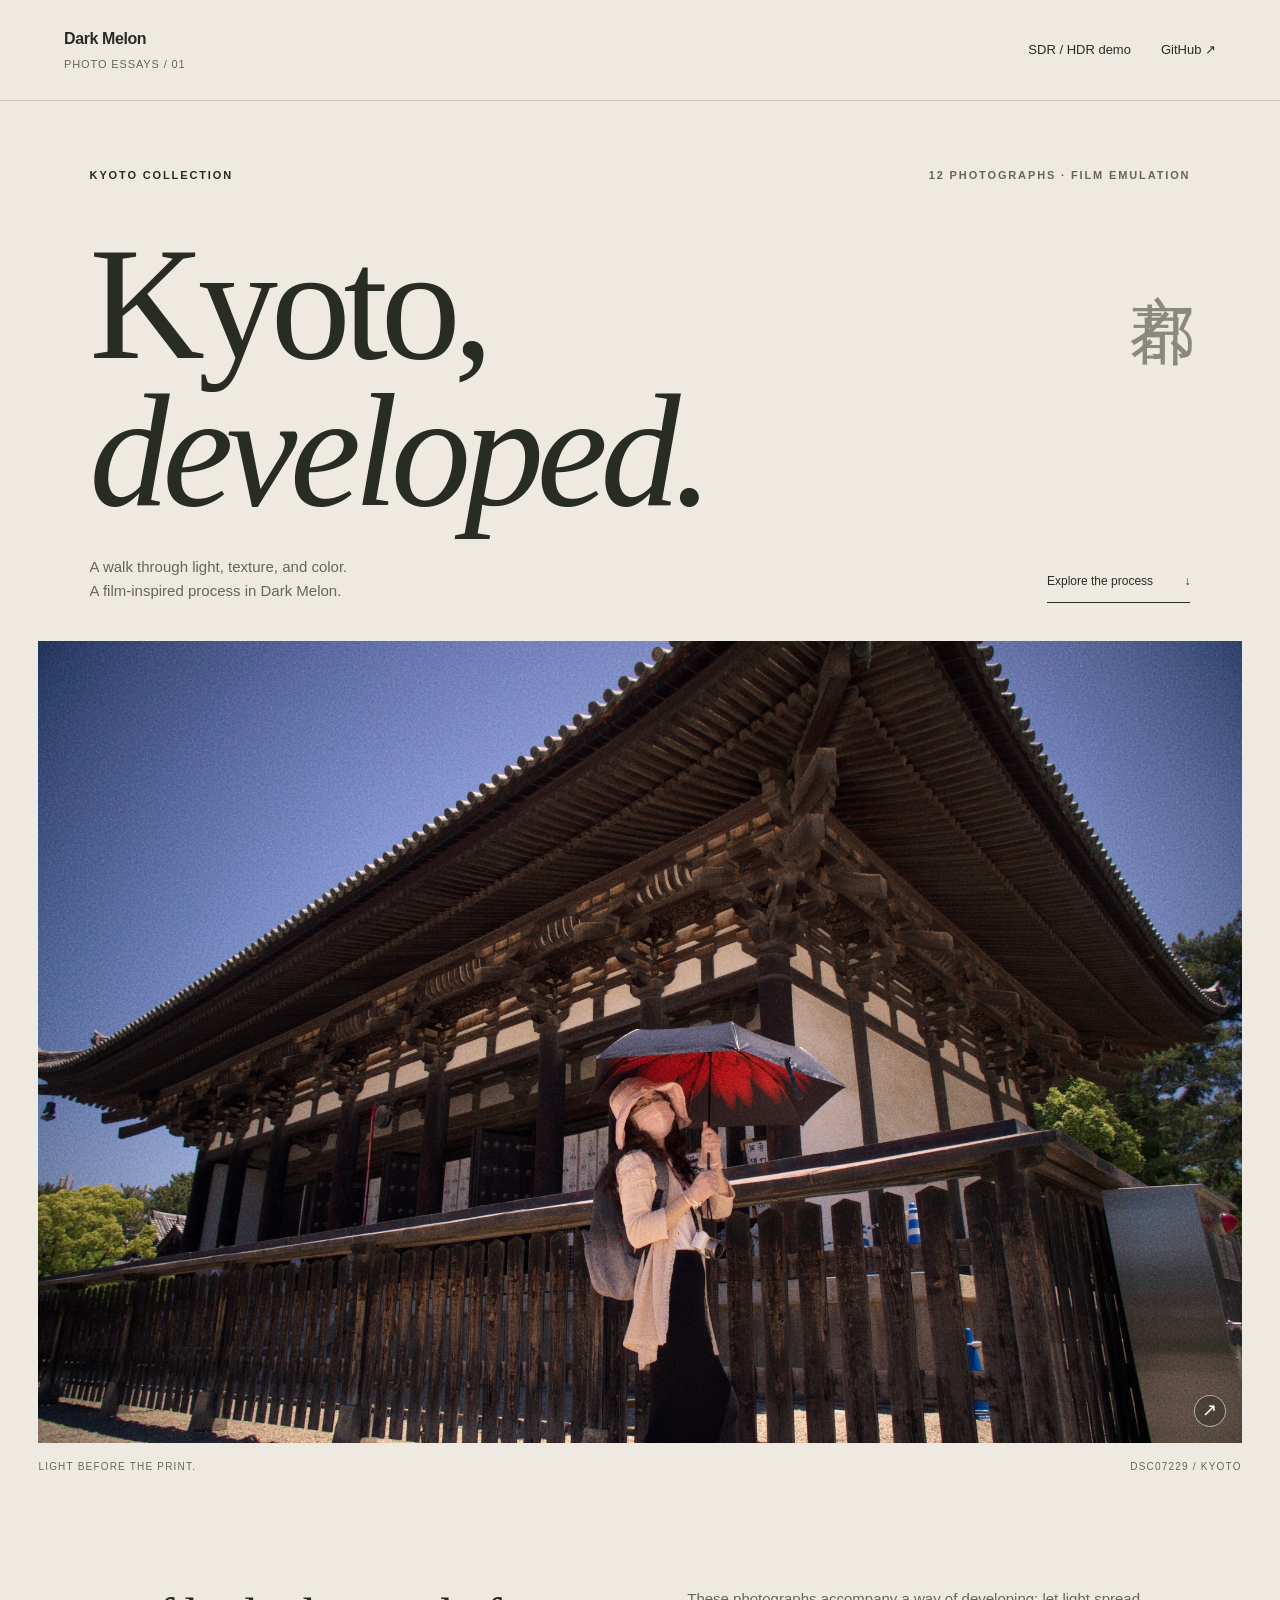
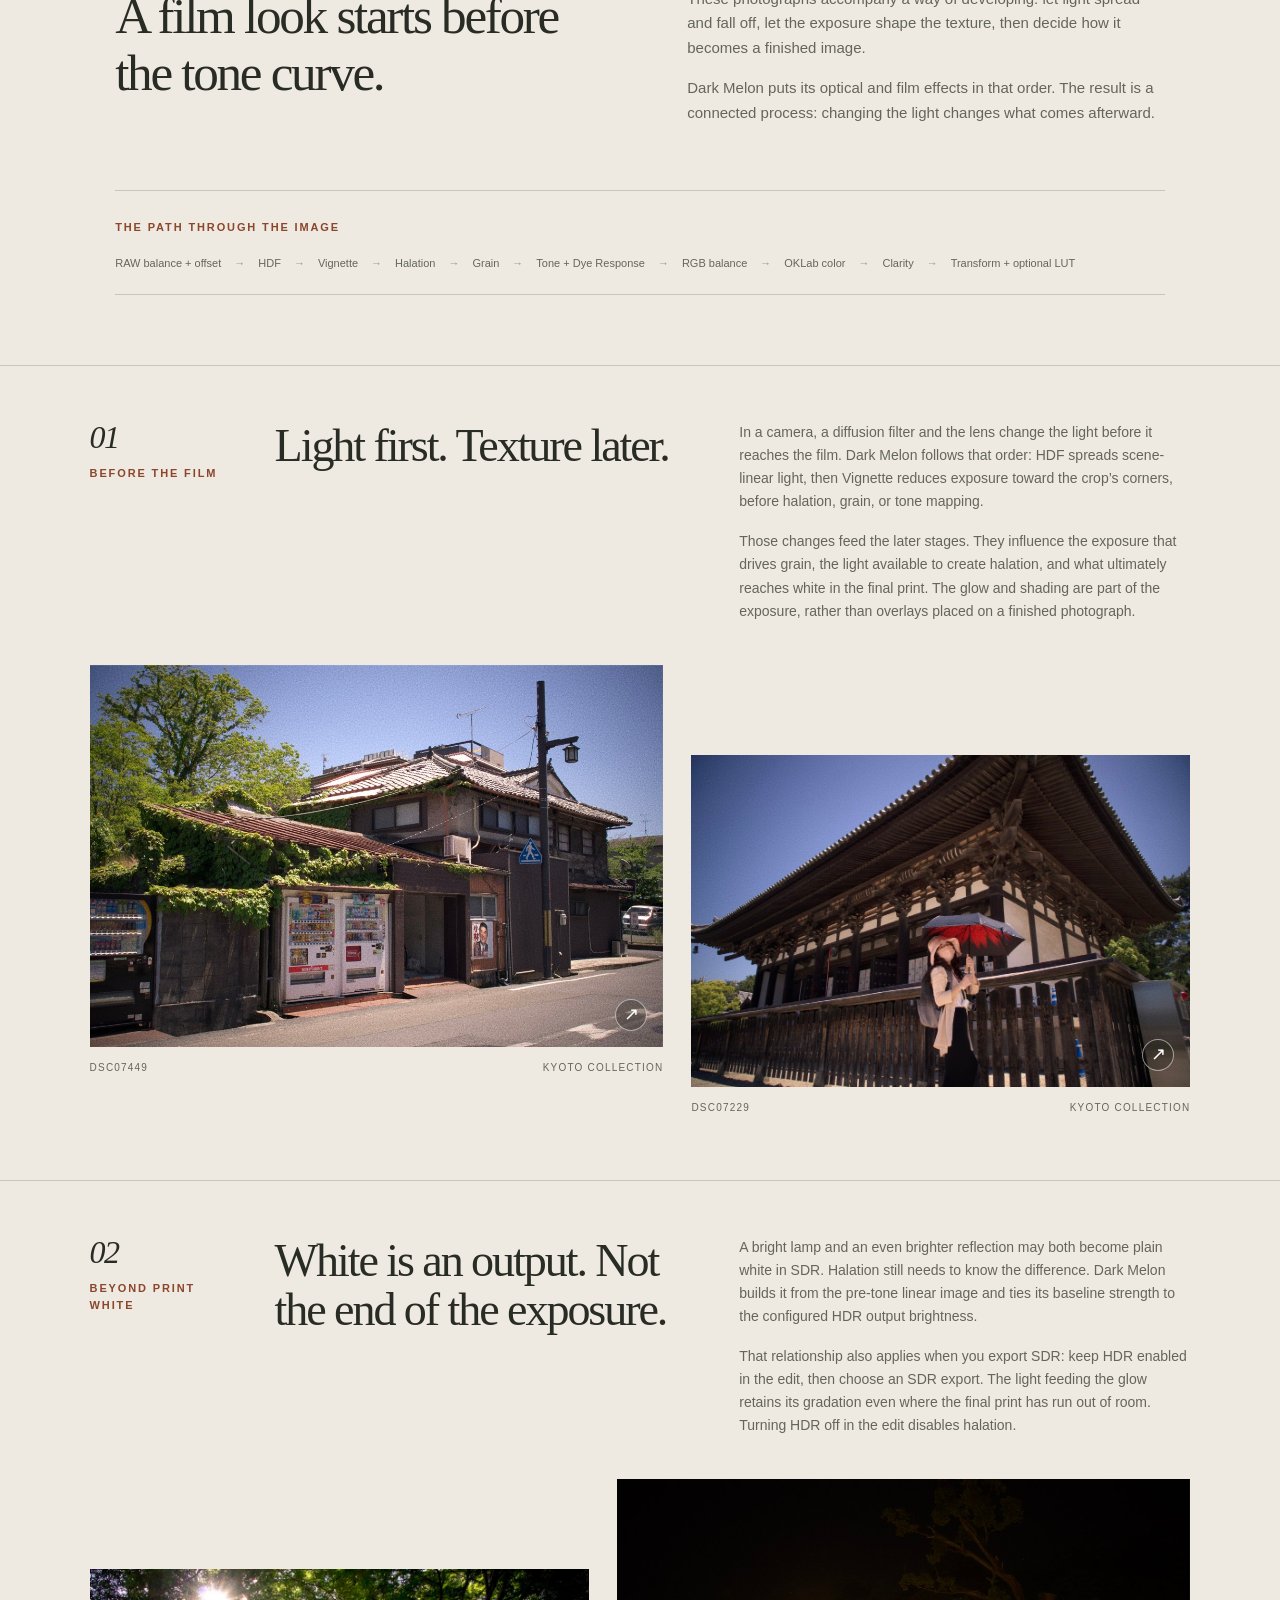
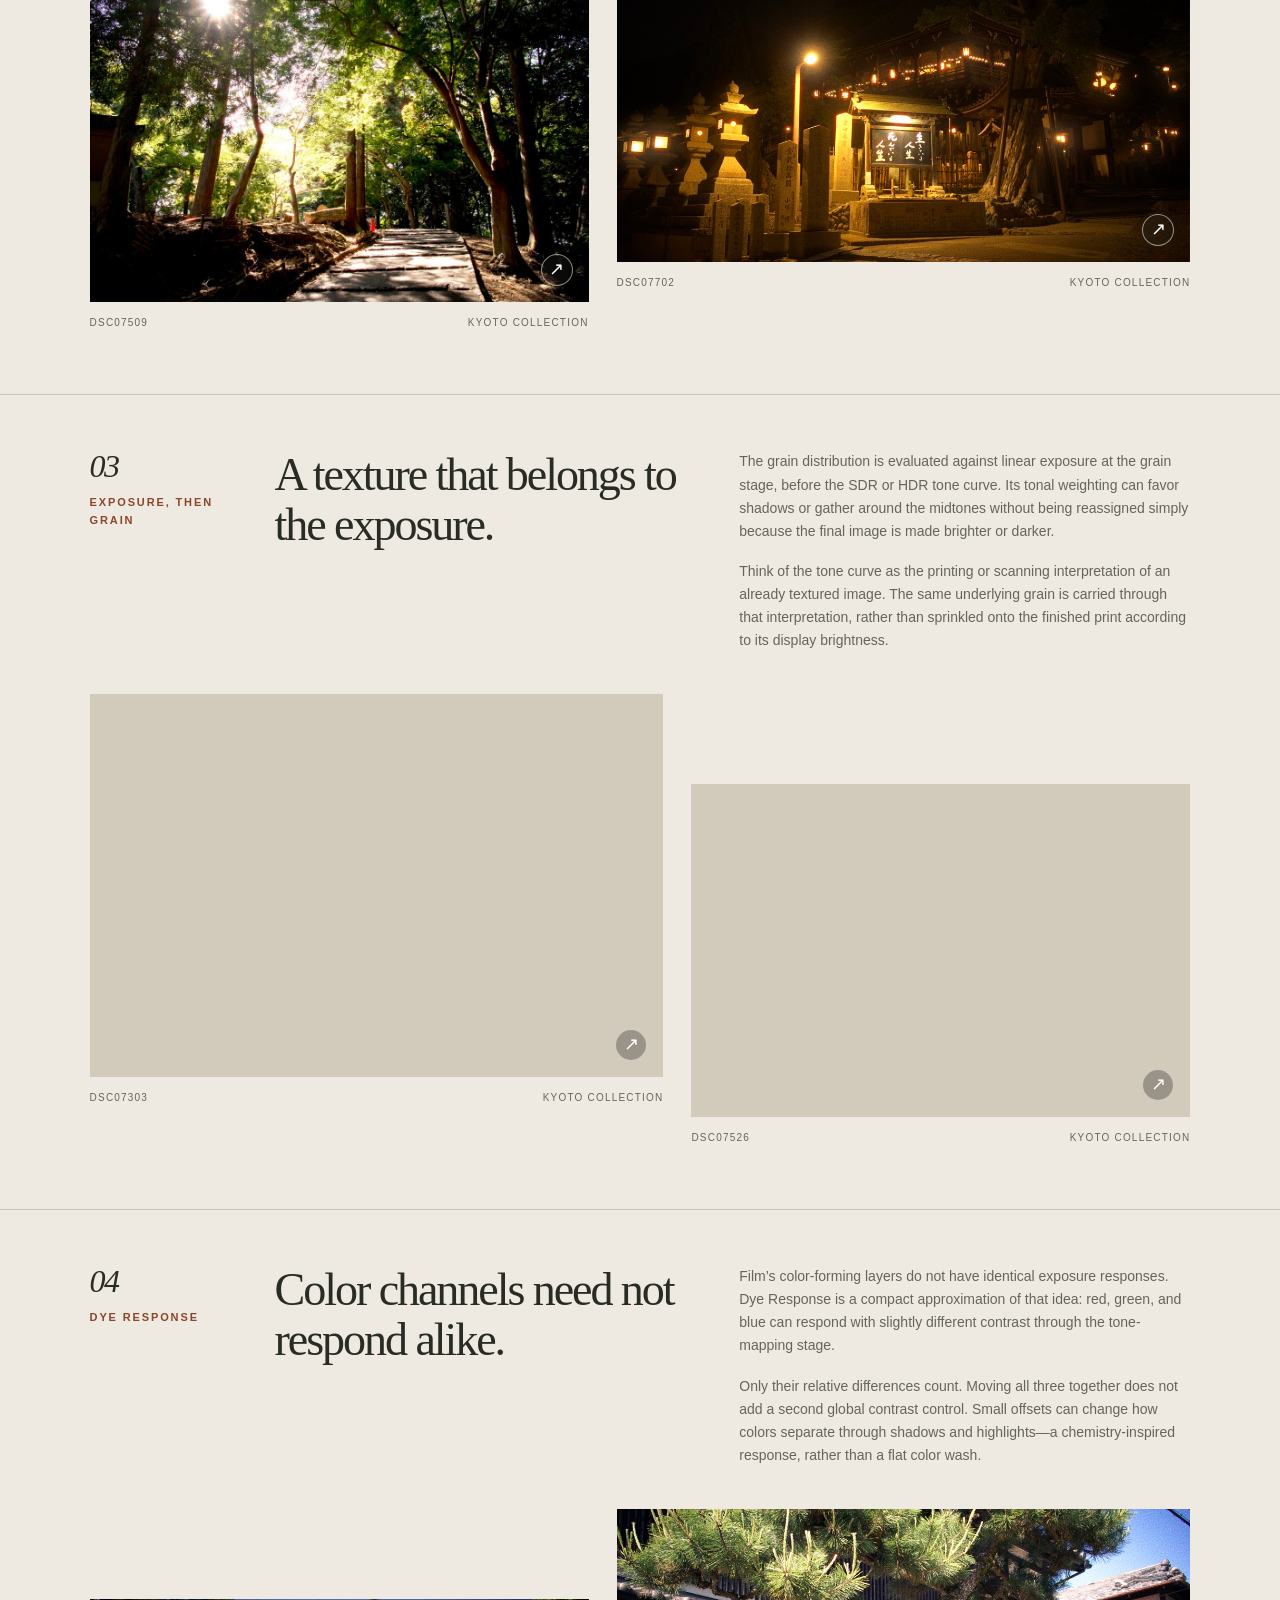
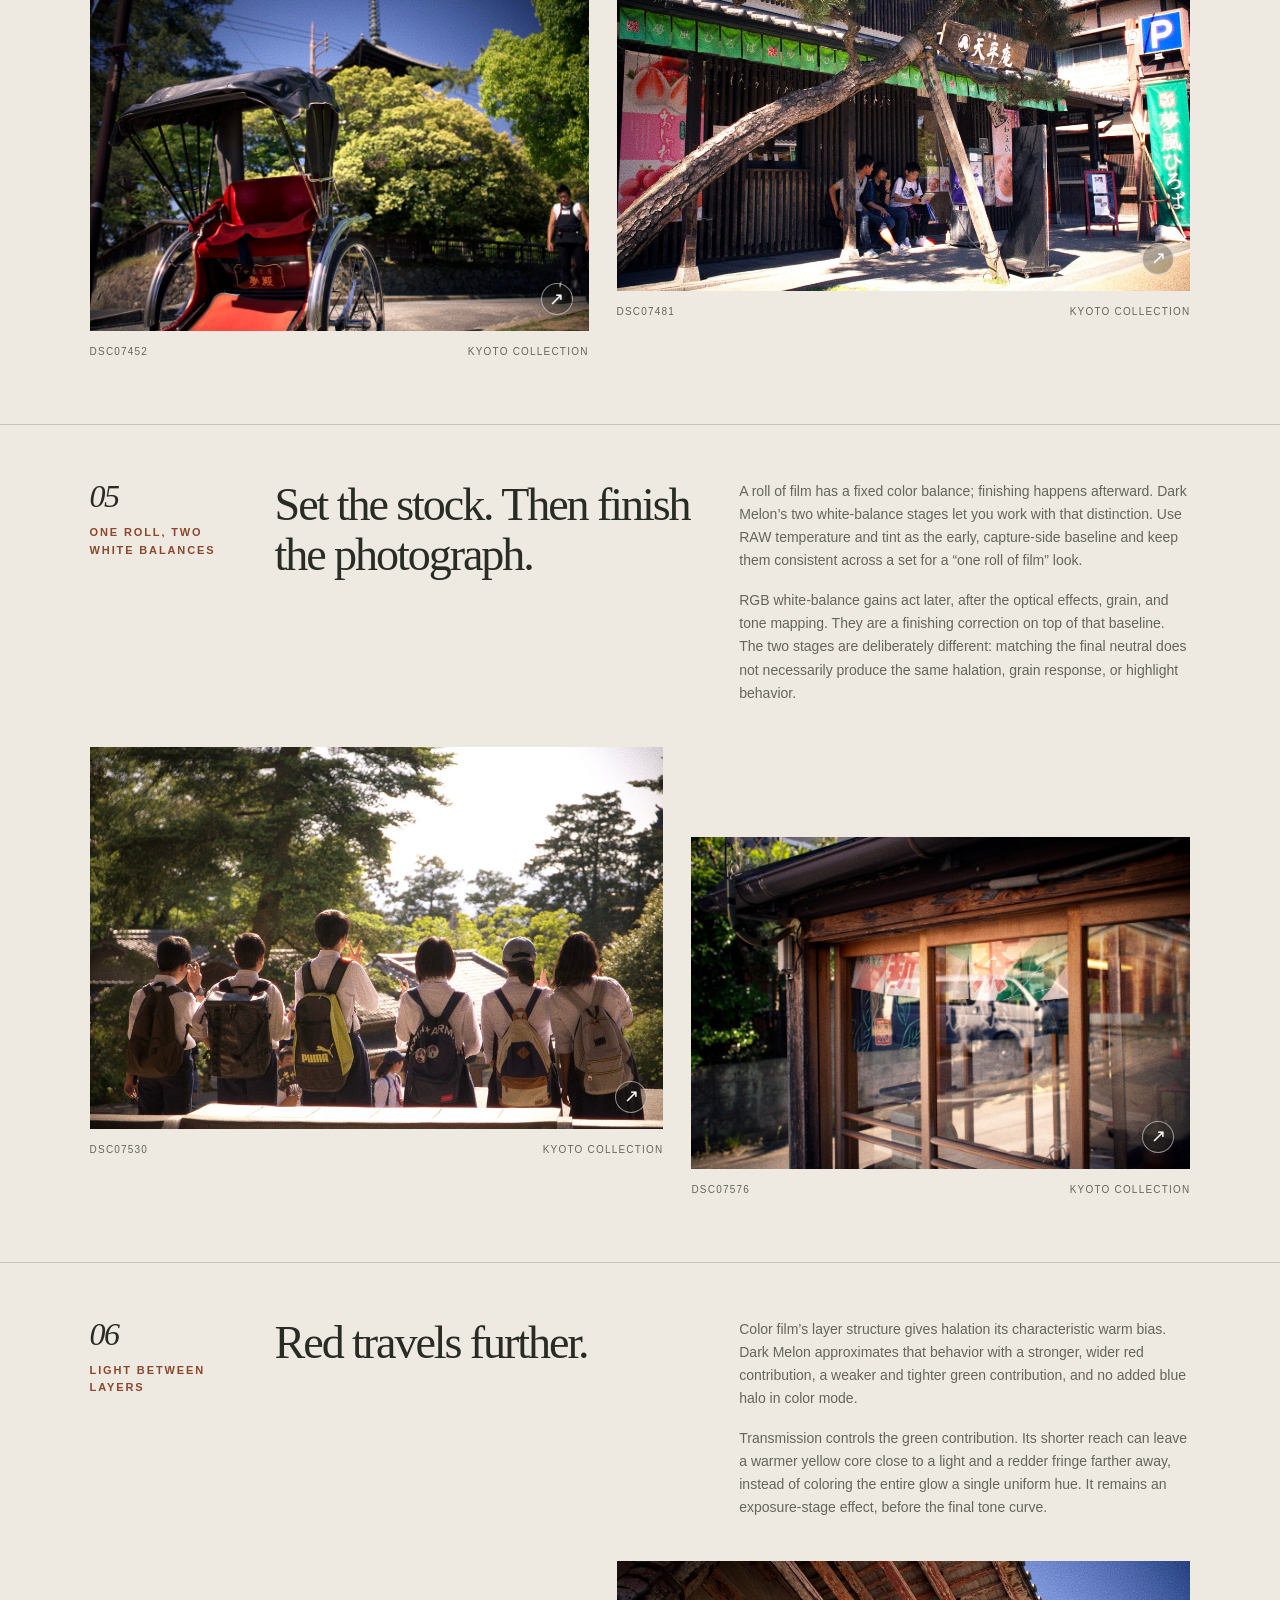
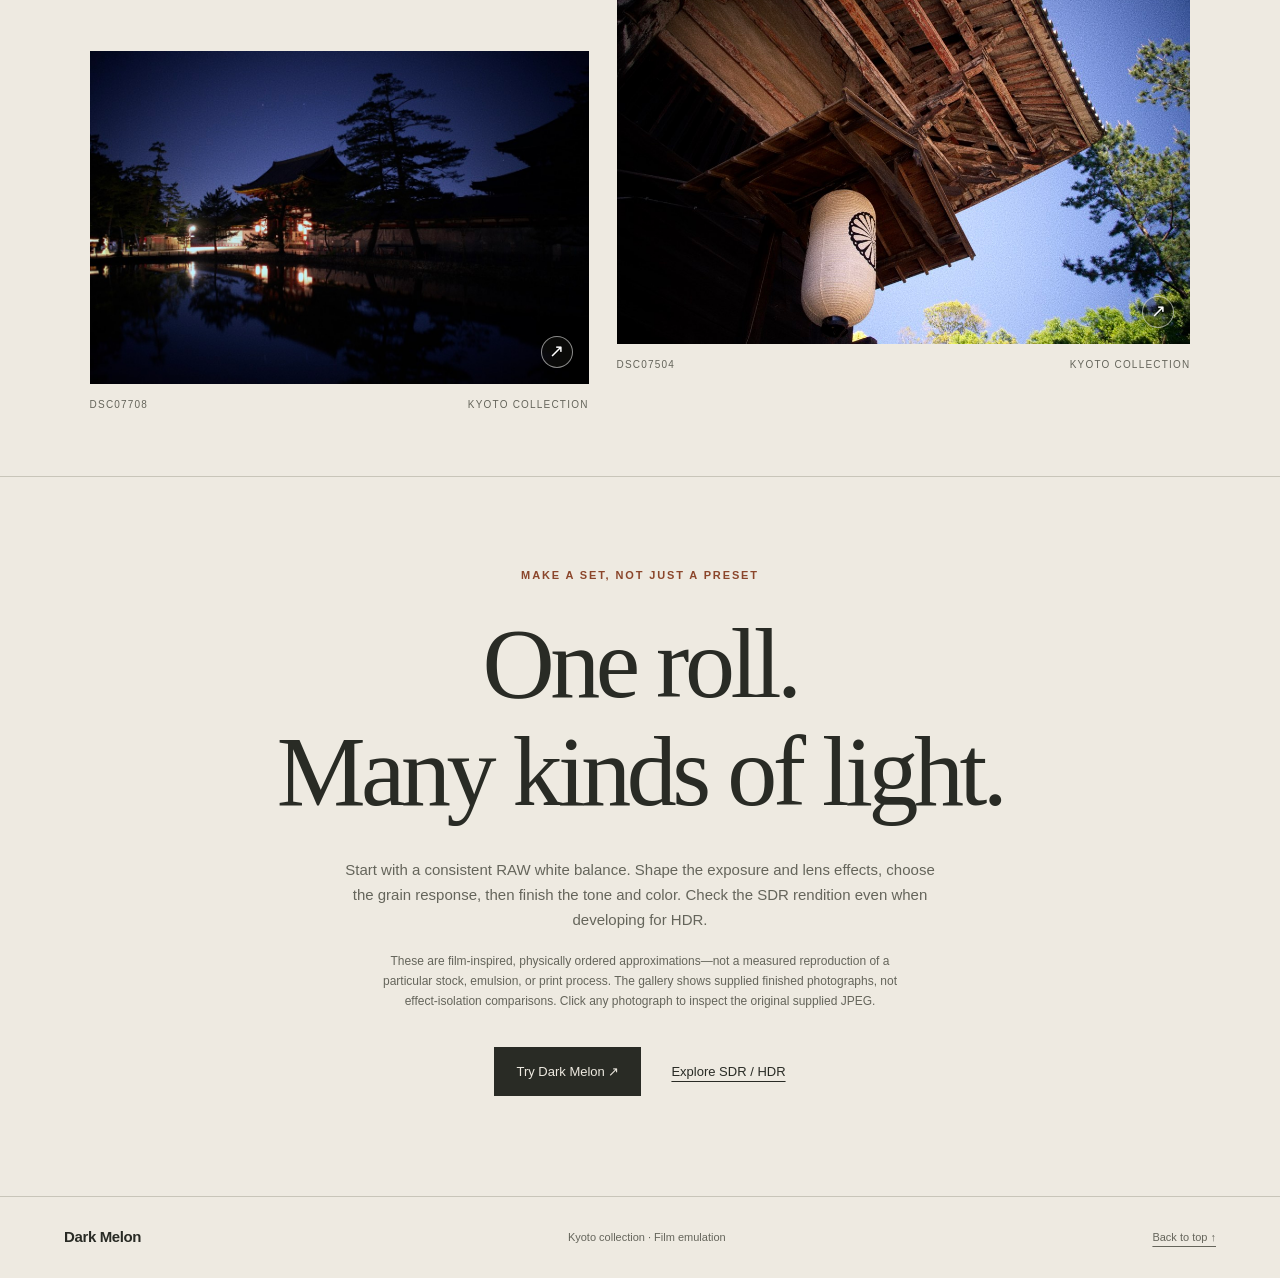
==== docs/film-emulation/index.html @ 43f8fa90 "Add Kyoto film-emulation photo essay and gallery" ====
<!doctype html>
<html lang="en"><head><meta charset="utf-8"><meta name="viewport" content="width=device-width, initial-scale=1"><meta name="color-scheme" content="light"><meta name="description" content="Twelve photographs from Kyoto, and the film-inspired exposure, grain, halation, dye response, and white-balance workflow behind Dark Melon."><meta property="og:title" content="Kyoto, developed — Dark Melon"><meta property="og:description" content="A photo essay about light, exposure, and a film-inspired development process."><meta property="og:image" content="https://1096bimu.github.io/Dark-Melon/film-emulation/photos/DSC07229.jpg"><title>Kyoto, developed — Dark Melon</title><link rel="stylesheet" href="style.css"></head>
<body id="top"><a class="skip" href="#essay">Skip to photo essay</a><header class="site-header"><a class="brand" href="../">Dark Melon<span>Photo essays / 01</span></a><nav aria-label="Main"><a href="../">SDR / HDR demo</a><a href="https://github.com/1096bimu/Dark-Melon">GitHub ↗</a></nav></header>
<main><section class="intro"><div class="edition">Kyoto collection <span>12 photographs · Film emulation</span></div><h1>Kyoto,<br><em>developed.</em><span class="japanese" lang="ja">京都</span></h1><div class="intro-bottom"><p>A walk through light, texture, and color.<br>A film-inspired process in Dark Melon.</p><a class="jump" href="#essay">Explore the process <span aria-hidden="true">↓</span></a></div></section>
<figure class="hero"><button class="photo" type="button" data-index="1" aria-label="View the full-size temple photograph"><img src="photos/DSC07229.jpg" width="2100" height="1400" fetchpriority="high" alt="Visitors and a red parasol below the immense roof of a wooden temple."><span class="expand" aria-hidden="true">↗</span></button><figcaption><span>Light before the print.</span><span>DSC07229 / Kyoto</span></figcaption></figure>
<div class="essay-intro" id="essay"><p class="lede">A film look starts before the tone curve.</p><div><p>These photographs accompany a way of developing: let light spread and fall off, let the exposure shape the texture, then decide how it becomes a finished image.</p><p>Dark Melon puts its optical and film effects in that order. The result is a connected process: changing the light changes what comes afterward.</p></div></div>
<aside class="process" aria-label="Development order"><span class="section-label">The path through the image</span><ol><li>RAW balance + offset</li><li>HDF</li><li>Vignette</li><li>Halation</li><li>Grain</li><li>Tone + Dye Response</li><li>RGB balance</li><li>OKLab color</li><li>Clarity</li><li>Transform + optional LUT</li></ol></aside>
<section class="chapter" id="chapter-01" aria-labelledby="title-01"><div class="chapter-copy"><div class="section-label"><span>01</span> Before the film</div><h2 id="title-01">Light first. Texture later.</h2><div class="body-copy"><p>In a camera, a diffusion filter and the lens change the light before it reaches the film. Dark Melon follows that order: HDF spreads scene-linear light, then Vignette reduces exposure toward the crop’s corners, before halation, grain, or tone mapping.</p><p>Those changes feed the later stages. They influence the exposure that drives grain, the light available to create halation, and what ultimately reaches white in the final print. The glow and shading are part of the exposure, rather than overlays placed on a finished photograph.</p></div></div><div class="photo-pair layout-01"><figure><button class="photo" type="button" data-index="0" aria-label="View full-size photograph: A quiet street, tiled roofs, and vending machines in afternoon light."><img src="photos/DSC07449-preview.jpg" srcset="photos/DSC07449-preview.jpg 1100w, photos/DSC07449.jpg 2100w" sizes="(max-width: 720px) 100vw, 55vw" width="2100" height="1400" loading="lazy" decoding="async" alt="A quiet street, tiled roofs, and vending machines in afternoon light."><span class="expand" aria-hidden="true">↗</span></button><figcaption><span>DSC07449</span><span>Kyoto collection</span></figcaption></figure><figure><button class="photo" type="button" data-index="1" aria-label="View full-size photograph: Visitors beneath a broad temple roof, with a red parasol catching the light."><img src="photos/DSC07229-preview.jpg" srcset="photos/DSC07229-preview.jpg 1100w, photos/DSC07229.jpg 2100w" sizes="(max-width: 720px) 100vw, 55vw" width="2100" height="1400" loading="lazy" decoding="async" alt="Visitors beneath a broad temple roof, with a red parasol catching the light."><span class="expand" aria-hidden="true">↗</span></button><figcaption><span>DSC07229</span><span>Kyoto collection</span></figcaption></figure></div></section><section class="chapter" id="chapter-02" aria-labelledby="title-02"><div class="chapter-copy"><div class="section-label"><span>02</span> Beyond print white</div><h2 id="title-02">White is an output. Not the end of the exposure.</h2><div class="body-copy"><p>A bright lamp and an even brighter reflection may both become plain white in SDR. Halation still needs to know the difference. Dark Melon builds it from the pre-tone linear image and ties its baseline strength to the configured HDR output brightness.</p><p>That relationship also applies when you export SDR: keep HDR enabled in the edit, then choose an SDR export. The light feeding the glow retains its gradation even where the final print has run out of room. Turning HDR off in the edit disables halation.</p></div></div><div class="photo-pair layout-02"><figure><button class="photo" type="button" data-index="2" aria-label="View full-size photograph: Sunlight breaks through a canopy above a shaded woodland path."><img src="photos/DSC07509-preview.jpg" srcset="photos/DSC07509-preview.jpg 1100w, photos/DSC07509.jpg 2100w" sizes="(max-width: 720px) 100vw, 55vw" width="2100" height="1400" loading="lazy" decoding="async" alt="Sunlight breaks through a canopy above a shaded woodland path."><span class="expand" aria-hidden="true">↗</span></button><figcaption><span>DSC07509</span><span>Kyoto collection</span></figcaption></figure><figure><button class="photo" type="button" data-index="3" aria-label="View full-size photograph: Warm lamps illuminate a gateway and buildings against the night."><img src="photos/DSC07702-preview.jpg" srcset="photos/DSC07702-preview.jpg 1100w, photos/DSC07702.jpg 2100w" sizes="(max-width: 720px) 100vw, 55vw" width="2100" height="1400" loading="lazy" decoding="async" alt="Warm lamps illuminate a gateway and buildings against the night."><span class="expand" aria-hidden="true">↗</span></button><figcaption><span>DSC07702</span><span>Kyoto collection</span></figcaption></figure></div></section><section class="chapter" id="chapter-03" aria-labelledby="title-03"><div class="chapter-copy"><div class="section-label"><span>03</span> Exposure, then grain</div><h2 id="title-03">A texture that belongs to the exposure.</h2><div class="body-copy"><p>The grain distribution is evaluated against linear exposure at the grain stage, before the SDR or HDR tone curve. Its tonal weighting can favor shadows or gather around the midtones without being reassigned simply because the final image is made brighter or darker.</p><p>Think of the tone curve as the printing or scanning interpretation of an already textured image. The same underlying grain is carried through that interpretation, rather than sprinkled onto the finished print according to its display brightness.</p></div></div><div class="photo-pair layout-03"><figure><button class="photo" type="button" data-index="4" aria-label="View full-size photograph: A close view of a deer grazing in dappled light."><img src="photos/DSC07303-preview.jpg" srcset="photos/DSC07303-preview.jpg 1100w, photos/DSC07303.jpg 2100w" sizes="(max-width: 720px) 100vw, 55vw" width="2100" height="1400" loading="lazy" decoding="async" alt="A close view of a deer grazing in dappled light."><span class="expand" aria-hidden="true">↗</span></button><figcaption><span>DSC07303</span><span>Kyoto collection</span></figcaption></figure><figure><button class="photo" type="button" data-index="5" aria-label="View full-size photograph: Deer rest beside a tree and visitors in mottled afternoon shade."><img src="photos/DSC07526-preview.jpg" srcset="photos/DSC07526-preview.jpg 1100w, photos/DSC07526.jpg 2100w" sizes="(max-width: 720px) 100vw, 55vw" width="2100" height="1400" loading="lazy" decoding="async" alt="Deer rest beside a tree and visitors in mottled afternoon shade."><span class="expand" aria-hidden="true">↗</span></button><figcaption><span>DSC07526</span><span>Kyoto collection</span></figcaption></figure></div></section><section class="chapter" id="chapter-04" aria-labelledby="title-04"><div class="chapter-copy"><div class="section-label"><span>04</span> Dye Response</div><h2 id="title-04">Color channels need not respond alike.</h2><div class="body-copy"><p>Film’s color-forming layers do not have identical exposure responses. Dye Response is a compact approximation of that idea: red, green, and blue can respond with slightly different contrast through the tone-mapping stage.</p><p>Only their relative differences count. Moving all three together does not add a second global contrast control. Small offsets can change how colors separate through shadows and highlights—a chemistry-inspired response, rather than a flat color wash.</p></div></div><div class="photo-pair layout-04"><figure><button class="photo" type="button" data-index="6" aria-label="View full-size photograph: A red-seated rickshaw stands under green trees beside traditional buildings."><img src="photos/DSC07452-preview.jpg" srcset="photos/DSC07452-preview.jpg 1100w, photos/DSC07452.jpg 2100w" sizes="(max-width: 720px) 100vw, 55vw" width="2100" height="1400" loading="lazy" decoding="async" alt="A red-seated rickshaw stands under green trees beside traditional buildings."><span class="expand" aria-hidden="true">↗</span></button><figcaption><span>DSC07452</span><span>Kyoto collection</span></figcaption></figure><figure><button class="photo" type="button" data-index="7" aria-label="View full-size photograph: People sit outside a shop beneath a pine tree and green awning."><img src="photos/DSC07481-preview.jpg" srcset="photos/DSC07481-preview.jpg 1100w, photos/DSC07481.jpg 2100w" sizes="(max-width: 720px) 100vw, 55vw" width="2100" height="1400" loading="lazy" decoding="async" alt="People sit outside a shop beneath a pine tree and green awning."><span class="expand" aria-hidden="true">↗</span></button><figcaption><span>DSC07481</span><span>Kyoto collection</span></figcaption></figure></div></section><section class="chapter" id="chapter-05" aria-labelledby="title-05"><div class="chapter-copy"><div class="section-label"><span>05</span> One roll, two white balances</div><h2 id="title-05">Set the stock. Then finish the photograph.</h2><div class="body-copy"><p>A roll of film has a fixed color balance; finishing happens afterward. Dark Melon’s two white-balance stages let you work with that distinction. Use RAW temperature and tint as the early, capture-side baseline and keep them consistent across a set for a “one roll of film” look.</p><p>RGB white-balance gains act later, after the optical effects, grain, and tone mapping. They are a finishing correction on top of that baseline. The two stages are deliberately different: matching the final neutral does not necessarily produce the same halation, grain response, or highlight behavior.</p></div></div><div class="photo-pair layout-05"><figure><button class="photo" type="button" data-index="8" aria-label="View full-size photograph: A group of visitors with backpacks looks out toward a sunlit garden."><img src="photos/DSC07530-preview.jpg" srcset="photos/DSC07530-preview.jpg 1100w, photos/DSC07530.jpg 2100w" sizes="(max-width: 720px) 100vw, 55vw" width="2100" height="1400" loading="lazy" decoding="async" alt="A group of visitors with backpacks looks out toward a sunlit garden."><span class="expand" aria-hidden="true">↗</span></button><figcaption><span>DSC07530</span><span>Kyoto collection</span></figcaption></figure><figure><button class="photo" type="button" data-index="9" aria-label="View full-size photograph: Reflections and warm interior light meet in a wooden shop window."><img src="photos/DSC07576-preview.jpg" srcset="photos/DSC07576-preview.jpg 1100w, photos/DSC07576.jpg 2100w" sizes="(max-width: 720px) 100vw, 55vw" width="2100" height="1400" loading="lazy" decoding="async" alt="Reflections and warm interior light meet in a wooden shop window."><span class="expand" aria-hidden="true">↗</span></button><figcaption><span>DSC07576</span><span>Kyoto collection</span></figcaption></figure></div></section><section class="chapter" id="chapter-06" aria-labelledby="title-06"><div class="chapter-copy"><div class="section-label"><span>06</span> Light between layers</div><h2 id="title-06">Red travels further.</h2><div class="body-copy"><p>Color film’s layer structure gives halation its characteristic warm bias. Dark Melon approximates that behavior with a stronger, wider red contribution, a weaker and tighter green contribution, and no added blue halo in color mode.</p><p>Transmission controls the green contribution. Its shorter reach can leave a warmer yellow core close to a light and a redder fringe farther away, instead of coloring the entire glow a single uniform hue. It remains an exposure-stage effect, before the final tone curve.</p></div></div><div class="photo-pair layout-06"><figure><button class="photo" type="button" data-index="10" aria-label="View full-size photograph: Temple buildings and trees reflect in still water beneath a deep blue evening sky."><img src="photos/DSC07708-preview.jpg" srcset="photos/DSC07708-preview.jpg 1100w, photos/DSC07708.jpg 2100w" sizes="(max-width: 720px) 100vw, 55vw" width="2100" height="1400" loading="lazy" decoding="async" alt="Temple buildings and trees reflect in still water beneath a deep blue evening sky."><span class="expand" aria-hidden="true">↗</span></button><figcaption><span>DSC07708</span><span>Kyoto collection</span></figcaption></figure><figure><button class="photo" type="button" data-index="11" aria-label="View full-size photograph: A pale hanging lantern beneath richly detailed wooden eaves against the blue sky."><img src="photos/DSC07504-preview.jpg" srcset="photos/DSC07504-preview.jpg 1100w, photos/DSC07504.jpg 2100w" sizes="(max-width: 720px) 100vw, 55vw" width="2100" height="1400" loading="lazy" decoding="async" alt="A pale hanging lantern beneath richly detailed wooden eaves against the blue sky."><span class="expand" aria-hidden="true">↗</span></button><figcaption><span>DSC07504</span><span>Kyoto collection</span></figcaption></figure></div></section>
<section class="closing"><div class="section-label">Make a set, not just a preset</div><h2>One roll.<br>Many kinds of light.</h2><p>Start with a consistent RAW white balance. Shape the exposure and lens effects, choose the grain response, then finish the tone and color. Check the SDR rendition even when developing for HDR.</p><p class="fine-print">These are film-inspired, physically ordered approximations—not a measured reproduction of a particular stock, emulsion, or print process. The gallery shows supplied finished photographs, not effect-isolation comparisons. Click any photograph to inspect the original supplied JPEG.</p><div class="closing-links"><a class="primary-link" href="https://github.com/1096bimu/Dark-Melon/releases/latest">Try Dark Melon ↗</a><a href="../">Explore SDR / HDR</a></div></section>
</main><footer><a class="brand" href="https://github.com/1096bimu/Dark-Melon">Dark Melon</a><span>Kyoto collection · Film emulation</span><a href="#top" id="back-top">Back to top ↑</a></footer>
<dialog id="viewer" aria-label="Full-size photograph"><div class="viewer-bar"><span id="viewer-count"></span><a id="original-link" href="photos/DSC07229.jpg" target="_blank" rel="noopener">Open original ↗</a><button id="close" type="button" aria-label="Close full-size photograph">Close ×</button></div><div class="viewer-image"><img id="viewer-photo" alt=""><p id="viewer-error" role="status" hidden>Could not load this photograph. Try opening the original.</p></div><div class="viewer-bottom"><button id="previous" type="button" aria-label="Previous photograph">← Previous</button><p id="viewer-caption"></p><button id="next" type="button" aria-label="Next photograph">Next →</button></div></dialog>
<script src="gallery.js"></script></body></html>
---- docs/film-emulation/style.css ----
:root{--paper:#eeeae1;--ink:#292b25;--muted:#65655b;--line:#c8c5b9;--accent:#8b462b;font:16px/1.65 -apple-system,BlinkMacSystemFont,"Segoe UI",sans-serif;color:var(--ink);background:var(--paper);scroll-behavior:smooth}*{box-sizing:border-box}body{margin:0}a{color:inherit;text-underline-offset:5px}button{font:inherit;color:inherit}a:focus-visible,button:focus-visible{outline:3px solid var(--accent);outline-offset:5px}::selection{background:#d1baa1}.skip{position:fixed;top:-100px;left:20px;padding:10px;background:var(--paper);z-index:10}.skip:focus{top:10px}.site-header{max-width:1500px;margin:auto;padding:26px 5%;display:flex;align-items:center;justify-content:space-between;border-bottom:1px solid var(--line)}.brand{text-decoration:none;font-weight:650;letter-spacing:-.025em}.brand span{display:block;font-size:11px;font-weight:400;letter-spacing:.08em;text-transform:uppercase;color:var(--muted);margin-top:3px}nav{display:flex;gap:30px;font-size:13px}nav a{text-decoration:none}nav a:hover{text-decoration:underline}main{max-width:1500px;margin:auto}.intro{padding:65px 7% 38px}.edition,.section-label{font-size:11px;text-transform:uppercase;letter-spacing:.17em;font-weight:600}.edition{display:flex;justify-content:space-between}.edition span{color:var(--muted)}h1,h2,.lede{font-family:Georgia,"Times New Roman",serif;font-weight:400;letter-spacing:-.045em}h1{font-size:clamp(75px,12.5vw,180px);line-height:.92;margin:47px 0 30px;position:relative}h1 em{font-weight:400}.japanese{position:absolute;right:0;top:12px;font-size:clamp(28px,5vw,65px);letter-spacing:.12em;writing-mode:vertical-rl;color:#8b897b}.intro-bottom{display:flex;justify-content:space-between;align-items:flex-end}.intro-bottom p{font-size:15px;line-height:1.6;margin:0;color:var(--muted)}.jump{text-decoration:none;font-size:12px;border-bottom:1px solid var(--ink);padding:10px 0}.jump span{margin-left:28px}figure{margin:0}.hero{margin:0 3%}.photo{display:block;width:100%;border:0;padding:0;background:#d2cabb;position:relative;cursor:zoom-in;overflow:hidden}.photo img{display:block;width:100%;height:auto;transition:filter .25s}.photo:hover img{filter:brightness(1.04)}.expand{position:absolute;right:16px;bottom:16px;width:32px;height:32px;display:grid;place-items:center;border:1px solid #ffffff85;color:white;background:#20201a50;border-radius:50%;font-size:18px}figcaption{display:flex;justify-content:space-between;gap:15px;padding:13px 0;font-size:10px;letter-spacing:.12em;text-transform:uppercase;color:var(--muted)}.hero figcaption{padding:16px 0}.essay-intro{padding:95px 9% 50px;display:grid;grid-template-columns:1fr 1fr;gap:9%;scroll-margin-top:20px}.lede{font-size:clamp(32px,4vw,52px);line-height:1.12;margin:0}.essay-intro p:not(.lede){margin:0 0 15px;color:var(--muted);font-size:15px}.process{margin:0 9% 70px;border-top:1px solid var(--line);border-bottom:1px solid var(--line);padding:22px 0}.process ol{list-style:none;display:flex;flex-wrap:wrap;padding:0;margin:14px 0 0;gap:8px 0;font-size:11px;color:var(--muted)}.process li:not(:last-child)::after{content:"→";padding:0 13px;color:#999789}.chapter{padding:55px 7% 50px;border-top:1px solid var(--line);scroll-margin-top:20px}.chapter-copy{display:grid;grid-template-columns:150px minmax(0,1fr) minmax(0,1.05fr);gap:35px;margin-bottom:42px}.section-label{line-height:1.6;color:var(--accent)}.section-label span{display:block;font:italic 32px/1 Georgia,serif;letter-spacing:-.05em;color:var(--ink);margin-bottom:12px}h2{font-size:clamp(32px,3.6vw,52px);line-height:1.08;margin:0}.body-copy p{margin:0 0 17px;font-size:14px;color:var(--muted)}.body-copy p:last-child{margin:0}.photo-pair{display:grid;grid-template-columns:1.15fr 1fr;gap:28px;align-items:start}.photo-pair figure:nth-child(2){margin-top:90px}.layout-02,.layout-04,.layout-06{grid-template-columns:1fr 1.15fr}.layout-02 figure:first-child,.layout-04 figure:first-child,.layout-06 figure:first-child{margin-top:90px}.layout-02 figure:nth-child(2),.layout-04 figure:nth-child(2),.layout-06 figure:nth-child(2){margin-top:0}.closing{padding:90px 15% 100px;text-align:center;border-top:1px solid var(--line)}.closing h2{font-size:clamp(50px,8vw,100px);margin:25px 0 32px}.closing p{max-width:610px;margin:0 auto 20px;color:var(--muted);font-size:15px}.closing .fine-print{font-size:12px;max-width:550px}.closing-links{display:flex;justify-content:center;align-items:center;gap:30px;margin-top:35px;font-size:13px}.primary-link{background:var(--ink);color:var(--paper);padding:14px 22px;text-decoration:none}footer{padding:28px 5%;border-top:1px solid var(--line);display:flex;justify-content:space-between;gap:20px;align-items:center;font-size:11px;color:var(--muted)}footer .brand{font-size:15px;color:var(--ink)}dialog{position:fixed;inset:0;width:100%;height:100%;max-width:none;max-height:none;padding:18px 26px;border:0;background:#171813;color:#efede6}dialog::backdrop{background:#171813}dialog[open]{display:flex;flex-direction:column}.viewer-bar,.viewer-bottom{display:flex;justify-content:space-between;align-items:center;gap:24px;flex-shrink:0;font-size:12px}.viewer-bar a{margin-left:auto}dialog button{background:transparent;border:1px solid #626457;padding:9px 15px;cursor:pointer;border-radius:3px}dialog button:hover{background:#ffffff12}.viewer-image{min-height:0;flex:1;display:flex;align-items:center;justify-content:center;position:relative;padding:20px 0}.viewer-image img{display:block;width:100%;height:100%;object-fit:contain}.viewer-image p{position:absolute;background:#171813;padding:20px}.viewer-bottom p{max-width:650px;text-align:center;color:#b9b9ac}.viewer-image[aria-busy=true] img{opacity:.35}body.viewing{overflow:hidden}[hidden]{display:none!important}@media(min-width:1600px){.hero{margin:0 0}}@media(max-width:1000px){.chapter-copy{grid-template-columns:90px 1fr;gap:22px}.body-copy{grid-column:2}.photo-pair{gap:20px}.photo-pair figure:nth-child(2){margin-top:50px}.layout-02 figure:first-child,.layout-04 figure:first-child,.layout-06 figure:first-child{margin-top:50px}.layout-02 figure:nth-child(2),.layout-04 figure:nth-child(2),.layout-06 figure:nth-child(2){margin-top:0}}@media(max-width:650px){.site-header{padding:20px 6%}nav{gap:16px;font-size:11px}.brand span{font-size:9px}.intro{padding:40px 6% 28px}.edition{font-size:9px;letter-spacing:.1em;gap:20px}.edition span{text-align:right}h1{margin-top:38px}.intro-bottom{gap:24px;align-items:center}.intro-bottom p{font-size:12px}.jump{font-size:10px;white-space:nowrap}.jump span{margin-left:8px}.hero{margin:0}.hero figcaption{padding:12px 6%;font-size:9px}.expand{right:10px;bottom:10px;width:28px;height:28px}.essay-intro{padding:55px 6% 25px;grid-template-columns:1fr;gap:26px}.essay-intro p:not(.lede){font-size:14px}.process{margin:0 6% 30px}.process ol{font-size:10px}.process li:not(:last-child)::after{padding:0 8px}.chapter{padding:35px 6%}.chapter-copy{grid-template-columns:1fr;gap:18px;margin-bottom:28px}.section-label span{display:inline;font-size:18px;margin-right:14px}.body-copy{grid-column:auto}.body-copy p{font-size:14px}.photo-pair{grid-template-columns:1fr;gap:26px}.photo-pair figure:nth-child(n){margin:0}figcaption{padding:9px 0}.closing{padding:55px 6% 65px}.closing-links{gap:22px}footer{flex-wrap:wrap;padding:24px 6%;gap:16px}footer>span{order:3;flex-basis:100%}dialog{padding:12px}.viewer-bar,.viewer-bottom{gap:10px;font-size:11px}.viewer-bottom{flex-wrap:wrap}.viewer-bottom p{order:3;flex-basis:100%;margin:5px 0;font-size:11px}.viewer-bottom button{flex:1}.viewer-image{padding:12px 0}dialog button{padding:8px 12px}}@media(prefers-reduced-motion:reduce){:root{scroll-behavior:auto}.photo img{transition:none}}
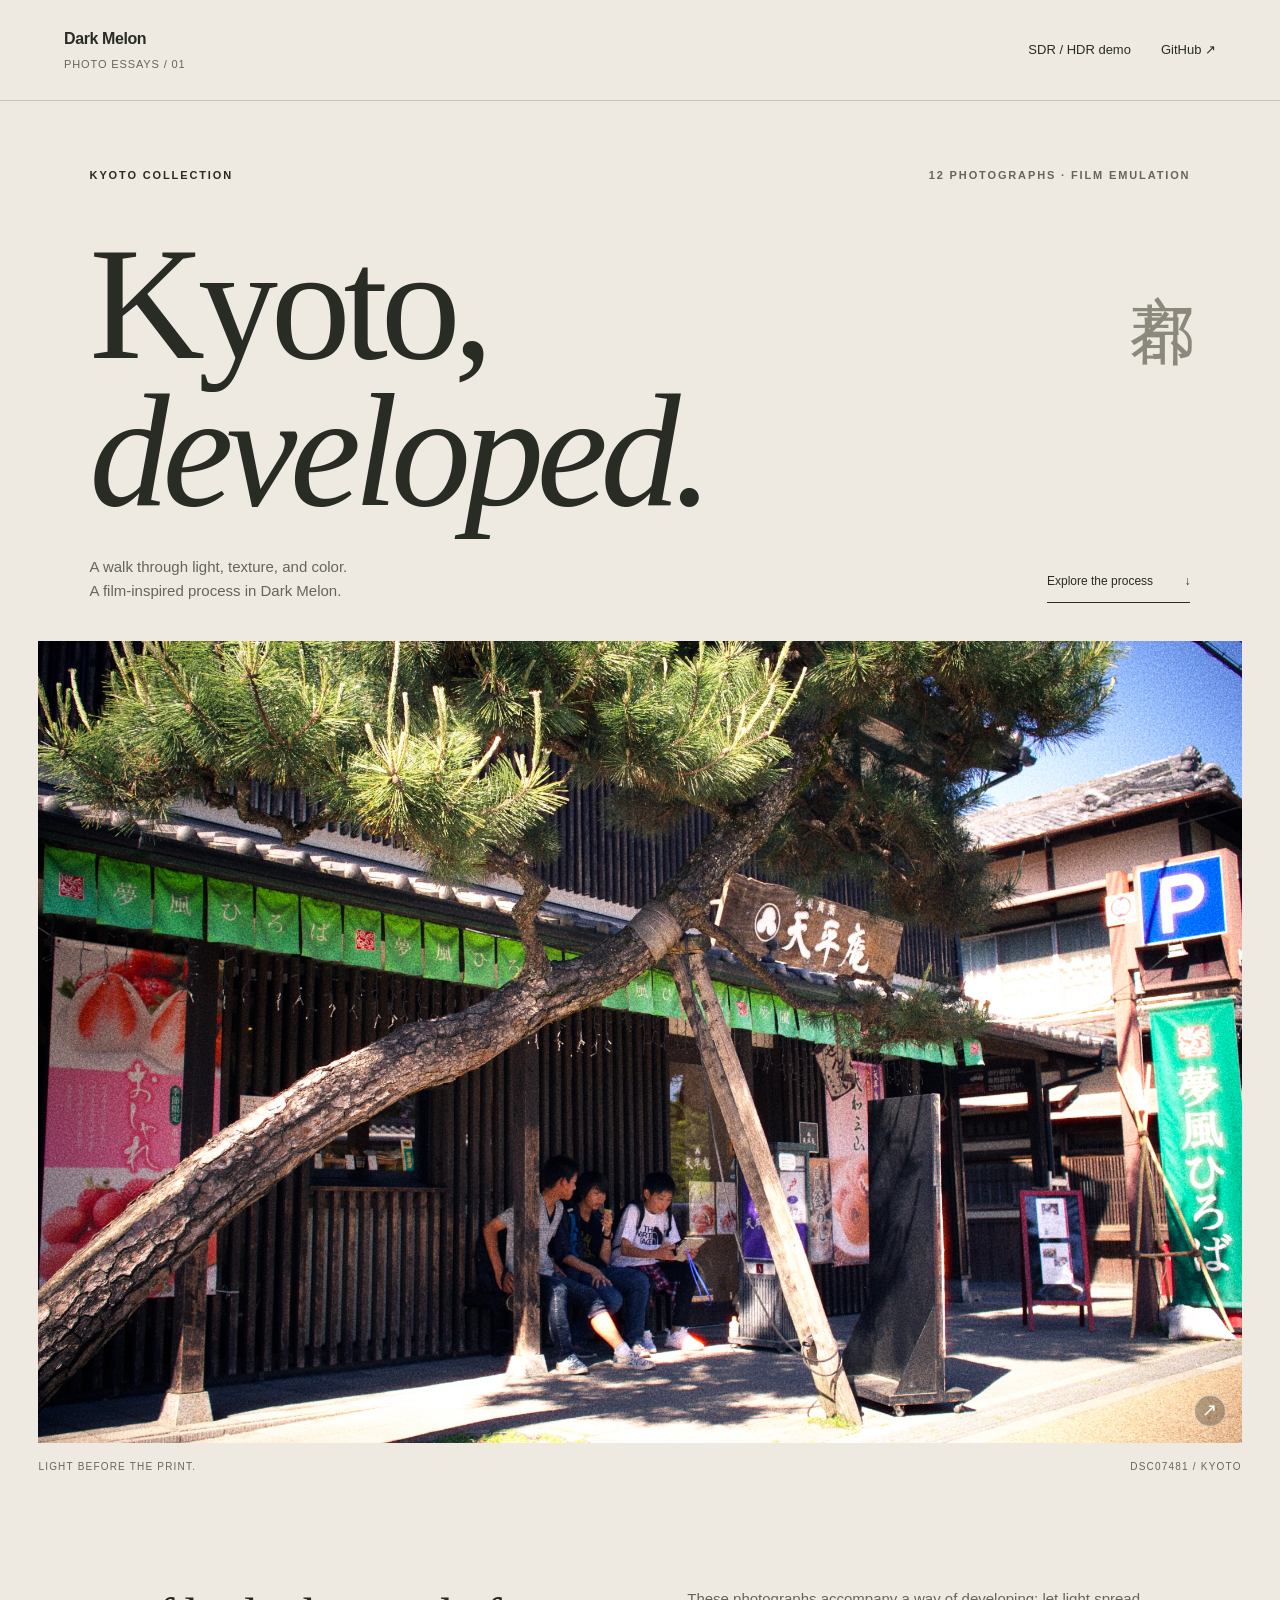
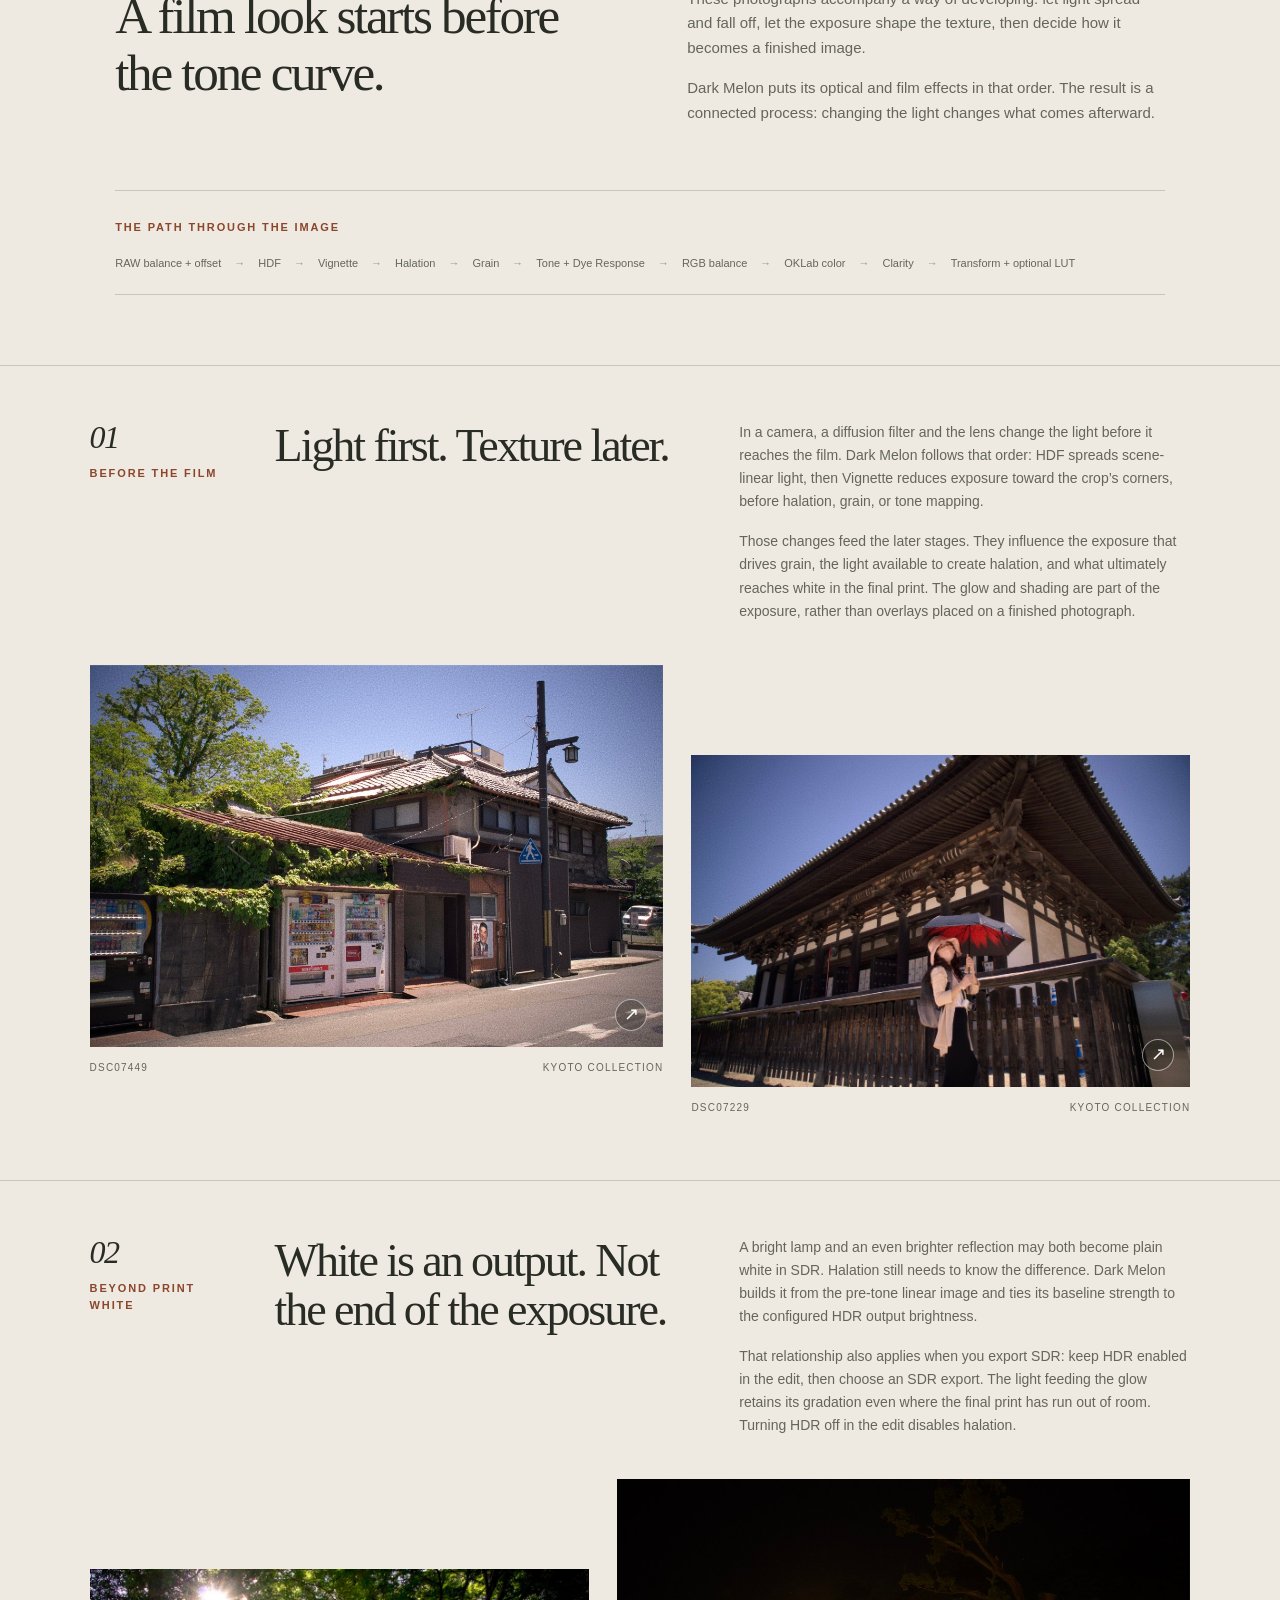
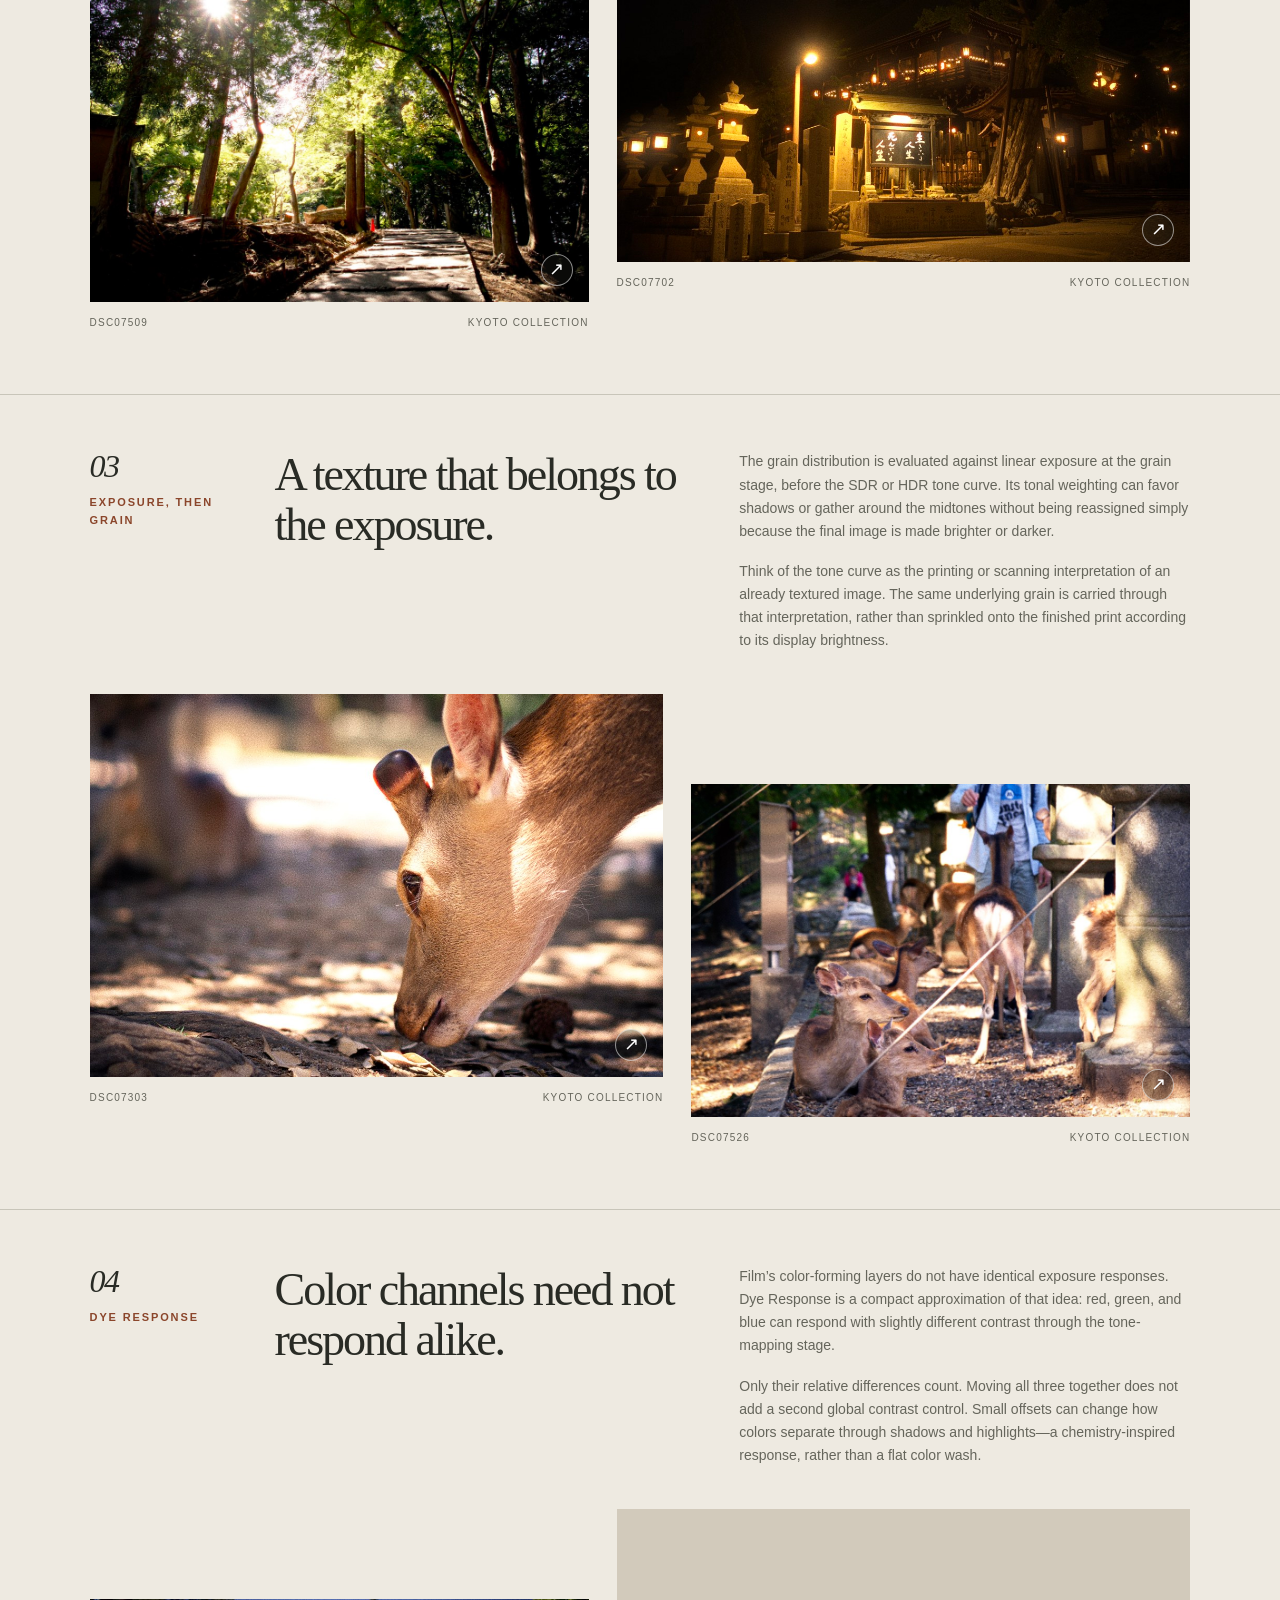
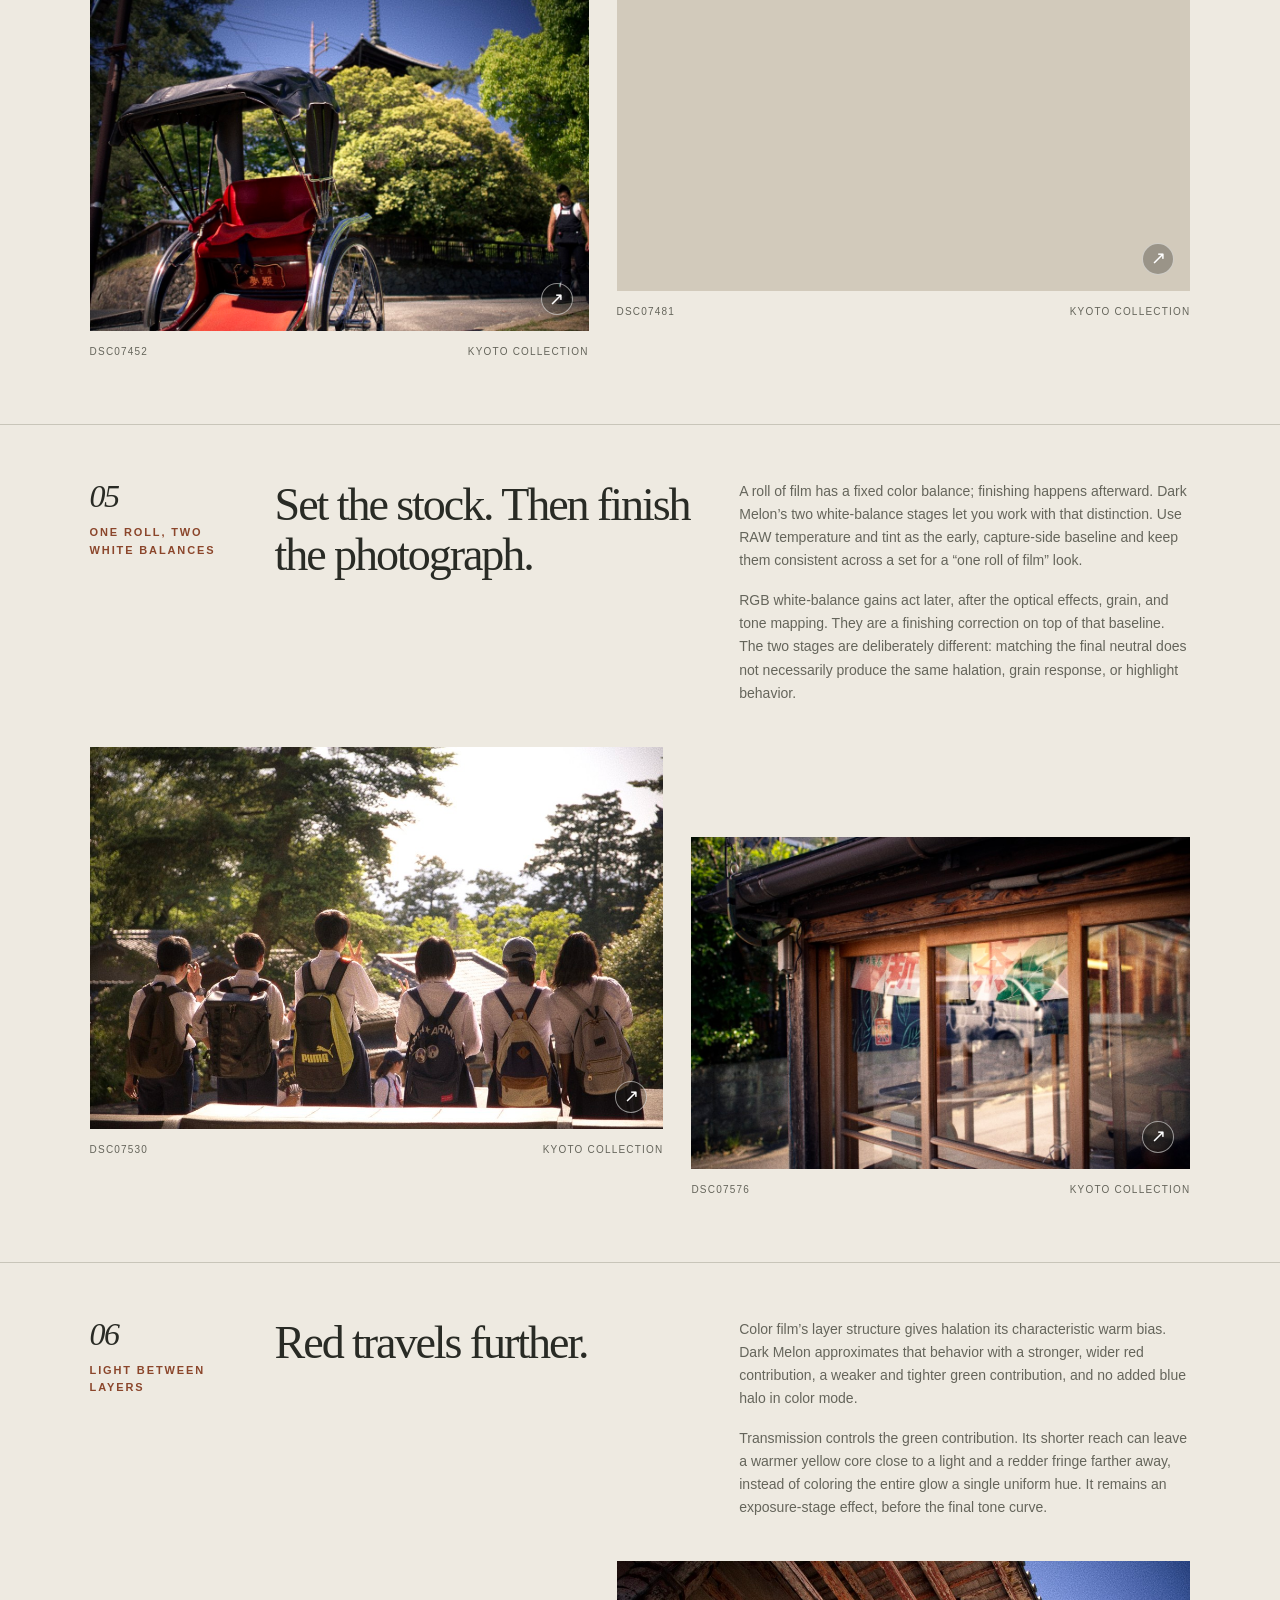
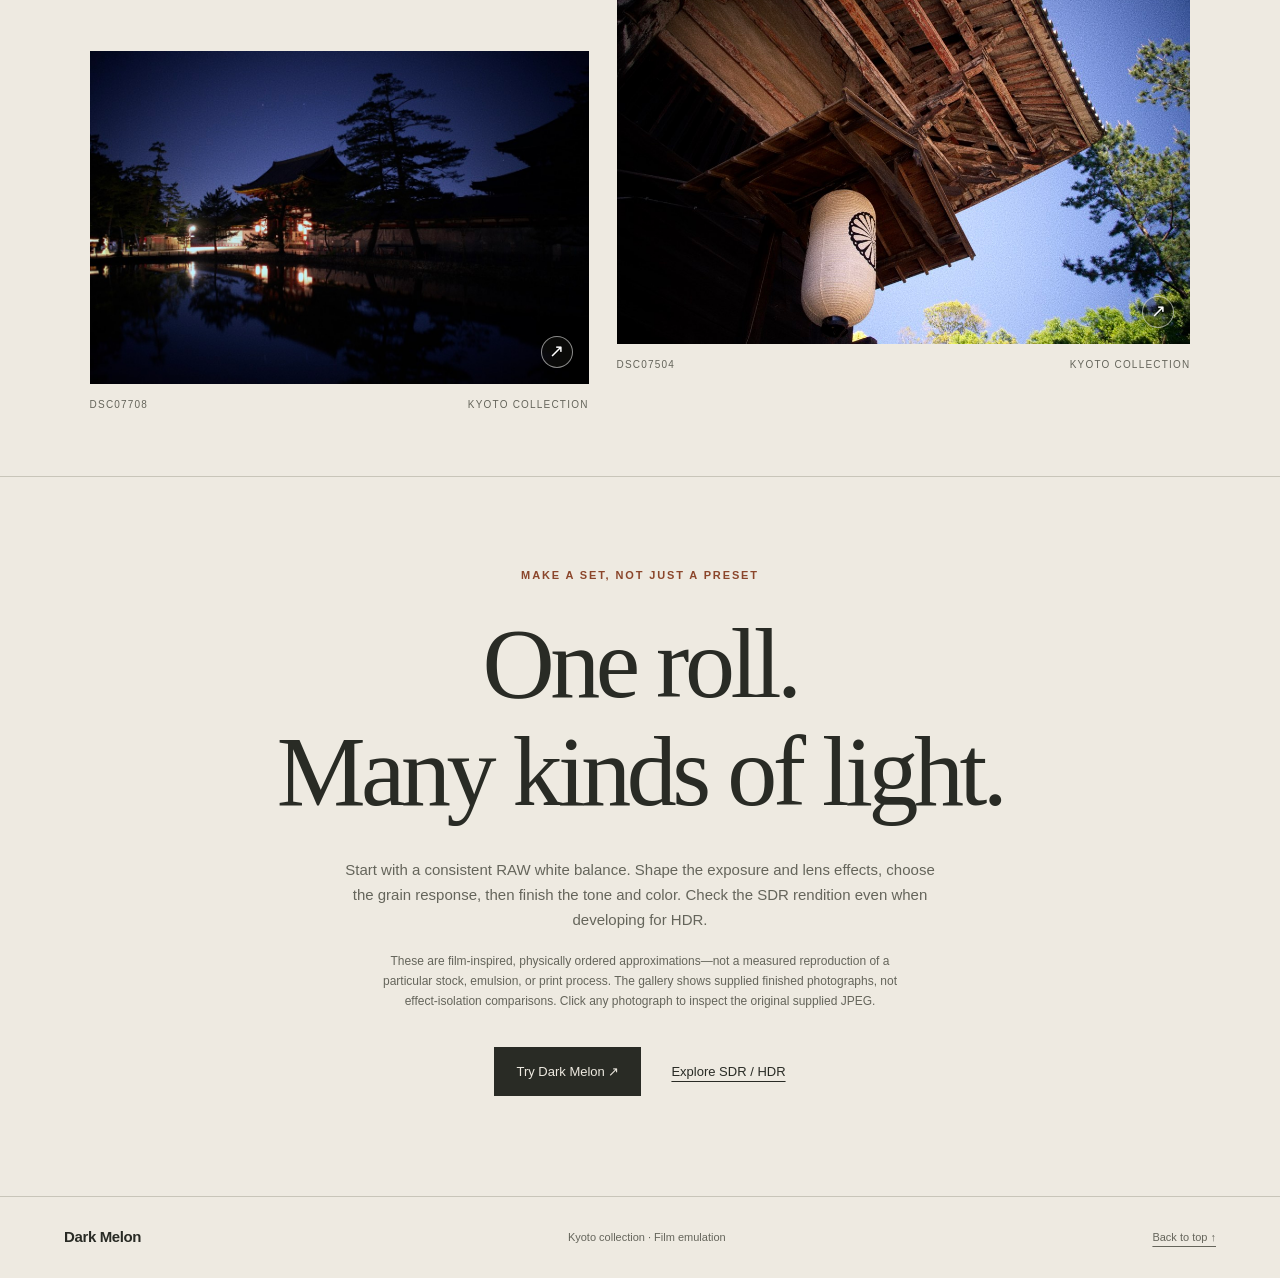
==== commit 490edccc: "Use DSC07481 as the Kyoto collection cover" ====
--- a/docs/film-emulation/index.html
+++ b/docs/film-emulation/index.html
@@ -1,12 +1,12 @@
 <!doctype html>
-<html lang="en"><head><meta charset="utf-8"><meta name="viewport" content="width=device-width, initial-scale=1"><meta name="color-scheme" content="light"><meta name="description" content="Twelve photographs from Kyoto, and the film-inspired exposure, grain, halation, dye response, and white-balance workflow behind Dark Melon."><meta property="og:title" content="Kyoto, developed — Dark Melon"><meta property="og:description" content="A photo essay about light, exposure, and a film-inspired development process."><meta property="og:image" content="https://1096bimu.github.io/Dark-Melon/film-emulation/photos/DSC07229.jpg"><title>Kyoto, developed — Dark Melon</title><link rel="stylesheet" href="style.css"></head>
+<html lang="en"><head><meta charset="utf-8"><meta name="viewport" content="width=device-width, initial-scale=1"><meta name="color-scheme" content="light"><meta name="description" content="Twelve photographs from Kyoto, and the film-inspired exposure, grain, halation, dye response, and white-balance workflow behind Dark Melon."><meta property="og:title" content="Kyoto, developed — Dark Melon"><meta property="og:description" content="A photo essay about light, exposure, and a film-inspired development process."><meta property="og:image" content="https://1096bimu.github.io/Dark-Melon/film-emulation/photos/DSC07481.jpg"><title>Kyoto, developed — Dark Melon</title><link rel="stylesheet" href="style.css"></head>
 <body id="top"><a class="skip" href="#essay">Skip to photo essay</a><header class="site-header"><a class="brand" href="../">Dark Melon<span>Photo essays / 01</span></a><nav aria-label="Main"><a href="../">SDR / HDR demo</a><a href="https://github.com/1096bimu/Dark-Melon">GitHub ↗</a></nav></header>
 <main><section class="intro"><div class="edition">Kyoto collection <span>12 photographs · Film emulation</span></div><h1>Kyoto,<br><em>developed.</em><span class="japanese" lang="ja">京都</span></h1><div class="intro-bottom"><p>A walk through light, texture, and color.<br>A film-inspired process in Dark Melon.</p><a class="jump" href="#essay">Explore the process <span aria-hidden="true">↓</span></a></div></section>
-<figure class="hero"><button class="photo" type="button" data-index="1" aria-label="View the full-size temple photograph"><img src="photos/DSC07229.jpg" width="2100" height="1400" fetchpriority="high" alt="Visitors and a red parasol below the immense roof of a wooden temple."><span class="expand" aria-hidden="true">↗</span></button><figcaption><span>Light before the print.</span><span>DSC07229 / Kyoto</span></figcaption></figure>
+<figure class="hero"><button class="photo" type="button" data-index="7" aria-label="View the full-size shop photograph"><img src="photos/DSC07481.jpg" width="2100" height="1400" fetchpriority="high" alt="People sit outside a shop beneath a pine tree and green awning."><span class="expand" aria-hidden="true">↗</span></button><figcaption><span>Light before the print.</span><span>DSC07481 / Kyoto</span></figcaption></figure>
 <div class="essay-intro" id="essay"><p class="lede">A film look starts before the tone curve.</p><div><p>These photographs accompany a way of developing: let light spread and fall off, let the exposure shape the texture, then decide how it becomes a finished image.</p><p>Dark Melon puts its optical and film effects in that order. The result is a connected process: changing the light changes what comes afterward.</p></div></div>
 <aside class="process" aria-label="Development order"><span class="section-label">The path through the image</span><ol><li>RAW balance + offset</li><li>HDF</li><li>Vignette</li><li>Halation</li><li>Grain</li><li>Tone + Dye Response</li><li>RGB balance</li><li>OKLab color</li><li>Clarity</li><li>Transform + optional LUT</li></ol></aside>
 <section class="chapter" id="chapter-01" aria-labelledby="title-01"><div class="chapter-copy"><div class="section-label"><span>01</span> Before the film</div><h2 id="title-01">Light first. Texture later.</h2><div class="body-copy"><p>In a camera, a diffusion filter and the lens change the light before it reaches the film. Dark Melon follows that order: HDF spreads scene-linear light, then Vignette reduces exposure toward the crop’s corners, before halation, grain, or tone mapping.</p><p>Those changes feed the later stages. They influence the exposure that drives grain, the light available to create halation, and what ultimately reaches white in the final print. The glow and shading are part of the exposure, rather than overlays placed on a finished photograph.</p></div></div><div class="photo-pair layout-01"><figure><button class="photo" type="button" data-index="0" aria-label="View full-size photograph: A quiet street, tiled roofs, and vending machines in afternoon light."><img src="photos/DSC07449-preview.jpg" srcset="photos/DSC07449-preview.jpg 1100w, photos/DSC07449.jpg 2100w" sizes="(max-width: 720px) 100vw, 55vw" width="2100" height="1400" loading="lazy" decoding="async" alt="A quiet street, tiled roofs, and vending machines in afternoon light."><span class="expand" aria-hidden="true">↗</span></button><figcaption><span>DSC07449</span><span>Kyoto collection</span></figcaption></figure><figure><button class="photo" type="button" data-index="1" aria-label="View full-size photograph: Visitors beneath a broad temple roof, with a red parasol catching the light."><img src="photos/DSC07229-preview.jpg" srcset="photos/DSC07229-preview.jpg 1100w, photos/DSC07229.jpg 2100w" sizes="(max-width: 720px) 100vw, 55vw" width="2100" height="1400" loading="lazy" decoding="async" alt="Visitors beneath a broad temple roof, with a red parasol catching the light."><span class="expand" aria-hidden="true">↗</span></button><figcaption><span>DSC07229</span><span>Kyoto collection</span></figcaption></figure></div></section><section class="chapter" id="chapter-02" aria-labelledby="title-02"><div class="chapter-copy"><div class="section-label"><span>02</span> Beyond print white</div><h2 id="title-02">White is an output. Not the end of the exposure.</h2><div class="body-copy"><p>A bright lamp and an even brighter reflection may both become plain white in SDR. Halation still needs to know the difference. Dark Melon builds it from the pre-tone linear image and ties its baseline strength to the configured HDR output brightness.</p><p>That relationship also applies when you export SDR: keep HDR enabled in the edit, then choose an SDR export. The light feeding the glow retains its gradation even where the final print has run out of room. Turning HDR off in the edit disables halation.</p></div></div><div class="photo-pair layout-02"><figure><button class="photo" type="button" data-index="2" aria-label="View full-size photograph: Sunlight breaks through a canopy above a shaded woodland path."><img src="photos/DSC07509-preview.jpg" srcset="photos/DSC07509-preview.jpg 1100w, photos/DSC07509.jpg 2100w" sizes="(max-width: 720px) 100vw, 55vw" width="2100" height="1400" loading="lazy" decoding="async" alt="Sunlight breaks through a canopy above a shaded woodland path."><span class="expand" aria-hidden="true">↗</span></button><figcaption><span>DSC07509</span><span>Kyoto collection</span></figcaption></figure><figure><button class="photo" type="button" data-index="3" aria-label="View full-size photograph: Warm lamps illuminate a gateway and buildings against the night."><img src="photos/DSC07702-preview.jpg" srcset="photos/DSC07702-preview.jpg 1100w, photos/DSC07702.jpg 2100w" sizes="(max-width: 720px) 100vw, 55vw" width="2100" height="1400" loading="lazy" decoding="async" alt="Warm lamps illuminate a gateway and buildings against the night."><span class="expand" aria-hidden="true">↗</span></button><figcaption><span>DSC07702</span><span>Kyoto collection</span></figcaption></figure></div></section><section class="chapter" id="chapter-03" aria-labelledby="title-03"><div class="chapter-copy"><div class="section-label"><span>03</span> Exposure, then grain</div><h2 id="title-03">A texture that belongs to the exposure.</h2><div class="body-copy"><p>The grain distribution is evaluated against linear exposure at the grain stage, before the SDR or HDR tone curve. Its tonal weighting can favor shadows or gather around the midtones without being reassigned simply because the final image is made brighter or darker.</p><p>Think of the tone curve as the printing or scanning interpretation of an already textured image. The same underlying grain is carried through that interpretation, rather than sprinkled onto the finished print according to its display brightness.</p></div></div><div class="photo-pair layout-03"><figure><button class="photo" type="button" data-index="4" aria-label="View full-size photograph: A close view of a deer grazing in dappled light."><img src="photos/DSC07303-preview.jpg" srcset="photos/DSC07303-preview.jpg 1100w, photos/DSC07303.jpg 2100w" sizes="(max-width: 720px) 100vw, 55vw" width="2100" height="1400" loading="lazy" decoding="async" alt="A close view of a deer grazing in dappled light."><span class="expand" aria-hidden="true">↗</span></button><figcaption><span>DSC07303</span><span>Kyoto collection</span></figcaption></figure><figure><button class="photo" type="button" data-index="5" aria-label="View full-size photograph: Deer rest beside a tree and visitors in mottled afternoon shade."><img src="photos/DSC07526-preview.jpg" srcset="photos/DSC07526-preview.jpg 1100w, photos/DSC07526.jpg 2100w" sizes="(max-width: 720px) 100vw, 55vw" width="2100" height="1400" loading="lazy" decoding="async" alt="Deer rest beside a tree and visitors in mottled afternoon shade."><span class="expand" aria-hidden="true">↗</span></button><figcaption><span>DSC07526</span><span>Kyoto collection</span></figcaption></figure></div></section><section class="chapter" id="chapter-04" aria-labelledby="title-04"><div class="chapter-copy"><div class="section-label"><span>04</span> Dye Response</div><h2 id="title-04">Color channels need not respond alike.</h2><div class="body-copy"><p>Film’s color-forming layers do not have identical exposure responses. Dye Response is a compact approximation of that idea: red, green, and blue can respond with slightly different contrast through the tone-mapping stage.</p><p>Only their relative differences count. Moving all three together does not add a second global contrast control. Small offsets can change how colors separate through shadows and highlights—a chemistry-inspired response, rather than a flat color wash.</p></div></div><div class="photo-pair layout-04"><figure><button class="photo" type="button" data-index="6" aria-label="View full-size photograph: A red-seated rickshaw stands under green trees beside traditional buildings."><img src="photos/DSC07452-preview.jpg" srcset="photos/DSC07452-preview.jpg 1100w, photos/DSC07452.jpg 2100w" sizes="(max-width: 720px) 100vw, 55vw" width="2100" height="1400" loading="lazy" decoding="async" alt="A red-seated rickshaw stands under green trees beside traditional buildings."><span class="expand" aria-hidden="true">↗</span></button><figcaption><span>DSC07452</span><span>Kyoto collection</span></figcaption></figure><figure><button class="photo" type="button" data-index="7" aria-label="View full-size photograph: People sit outside a shop beneath a pine tree and green awning."><img src="photos/DSC07481-preview.jpg" srcset="photos/DSC07481-preview.jpg 1100w, photos/DSC07481.jpg 2100w" sizes="(max-width: 720px) 100vw, 55vw" width="2100" height="1400" loading="lazy" decoding="async" alt="People sit outside a shop beneath a pine tree and green awning."><span class="expand" aria-hidden="true">↗</span></button><figcaption><span>DSC07481</span><span>Kyoto collection</span></figcaption></figure></div></section><section class="chapter" id="chapter-05" aria-labelledby="title-05"><div class="chapter-copy"><div class="section-label"><span>05</span> One roll, two white balances</div><h2 id="title-05">Set the stock. Then finish the photograph.</h2><div class="body-copy"><p>A roll of film has a fixed color balance; finishing happens afterward. Dark Melon’s two white-balance stages let you work with that distinction. Use RAW temperature and tint as the early, capture-side baseline and keep them consistent across a set for a “one roll of film” look.</p><p>RGB white-balance gains act later, after the optical effects, grain, and tone mapping. They are a finishing correction on top of that baseline. The two stages are deliberately different: matching the final neutral does not necessarily produce the same halation, grain response, or highlight behavior.</p></div></div><div class="photo-pair layout-05"><figure><button class="photo" type="button" data-index="8" aria-label="View full-size photograph: A group of visitors with backpacks looks out toward a sunlit garden."><img src="photos/DSC07530-preview.jpg" srcset="photos/DSC07530-preview.jpg 1100w, photos/DSC07530.jpg 2100w" sizes="(max-width: 720px) 100vw, 55vw" width="2100" height="1400" loading="lazy" decoding="async" alt="A group of visitors with backpacks looks out toward a sunlit garden."><span class="expand" aria-hidden="true">↗</span></button><figcaption><span>DSC07530</span><span>Kyoto collection</span></figcaption></figure><figure><button class="photo" type="button" data-index="9" aria-label="View full-size photograph: Reflections and warm interior light meet in a wooden shop window."><img src="photos/DSC07576-preview.jpg" srcset="photos/DSC07576-preview.jpg 1100w, photos/DSC07576.jpg 2100w" sizes="(max-width: 720px) 100vw, 55vw" width="2100" height="1400" loading="lazy" decoding="async" alt="Reflections and warm interior light meet in a wooden shop window."><span class="expand" aria-hidden="true">↗</span></button><figcaption><span>DSC07576</span><span>Kyoto collection</span></figcaption></figure></div></section><section class="chapter" id="chapter-06" aria-labelledby="title-06"><div class="chapter-copy"><div class="section-label"><span>06</span> Light between layers</div><h2 id="title-06">Red travels further.</h2><div class="body-copy"><p>Color film’s layer structure gives halation its characteristic warm bias. Dark Melon approximates that behavior with a stronger, wider red contribution, a weaker and tighter green contribution, and no added blue halo in color mode.</p><p>Transmission controls the green contribution. Its shorter reach can leave a warmer yellow core close to a light and a redder fringe farther away, instead of coloring the entire glow a single uniform hue. It remains an exposure-stage effect, before the final tone curve.</p></div></div><div class="photo-pair layout-06"><figure><button class="photo" type="button" data-index="10" aria-label="View full-size photograph: Temple buildings and trees reflect in still water beneath a deep blue evening sky."><img src="photos/DSC07708-preview.jpg" srcset="photos/DSC07708-preview.jpg 1100w, photos/DSC07708.jpg 2100w" sizes="(max-width: 720px) 100vw, 55vw" width="2100" height="1400" loading="lazy" decoding="async" alt="Temple buildings and trees reflect in still water beneath a deep blue evening sky."><span class="expand" aria-hidden="true">↗</span></button><figcaption><span>DSC07708</span><span>Kyoto collection</span></figcaption></figure><figure><button class="photo" type="button" data-index="11" aria-label="View full-size photograph: A pale hanging lantern beneath richly detailed wooden eaves against the blue sky."><img src="photos/DSC07504-preview.jpg" srcset="photos/DSC07504-preview.jpg 1100w, photos/DSC07504.jpg 2100w" sizes="(max-width: 720px) 100vw, 55vw" width="2100" height="1400" loading="lazy" decoding="async" alt="A pale hanging lantern beneath richly detailed wooden eaves against the blue sky."><span class="expand" aria-hidden="true">↗</span></button><figcaption><span>DSC07504</span><span>Kyoto collection</span></figcaption></figure></div></section>
 <section class="closing"><div class="section-label">Make a set, not just a preset</div><h2>One roll.<br>Many kinds of light.</h2><p>Start with a consistent RAW white balance. Shape the exposure and lens effects, choose the grain response, then finish the tone and color. Check the SDR rendition even when developing for HDR.</p><p class="fine-print">These are film-inspired, physically ordered approximations—not a measured reproduction of a particular stock, emulsion, or print process. The gallery shows supplied finished photographs, not effect-isolation comparisons. Click any photograph to inspect the original supplied JPEG.</p><div class="closing-links"><a class="primary-link" href="https://github.com/1096bimu/Dark-Melon/releases/latest">Try Dark Melon ↗</a><a href="../">Explore SDR / HDR</a></div></section>
 </main><footer><a class="brand" href="https://github.com/1096bimu/Dark-Melon">Dark Melon</a><span>Kyoto collection · Film emulation</span><a href="#top" id="back-top">Back to top ↑</a></footer>
-<dialog id="viewer" aria-label="Full-size photograph"><div class="viewer-bar"><span id="viewer-count"></span><a id="original-link" href="photos/DSC07229.jpg" target="_blank" rel="noopener">Open original ↗</a><button id="close" type="button" aria-label="Close full-size photograph">Close ×</button></div><div class="viewer-image"><img id="viewer-photo" alt=""><p id="viewer-error" role="status" hidden>Could not load this photograph. Try opening the original.</p></div><div class="viewer-bottom"><button id="previous" type="button" aria-label="Previous photograph">← Previous</button><p id="viewer-caption"></p><button id="next" type="button" aria-label="Next photograph">Next →</button></div></dialog>
+<dialog id="viewer" aria-label="Full-size photograph"><div class="viewer-bar"><span id="viewer-count"></span><a id="original-link" href="photos/DSC07481.jpg" target="_blank" rel="noopener">Open original ↗</a><button id="close" type="button" aria-label="Close full-size photograph">Close ×</button></div><div class="viewer-image"><img id="viewer-photo" alt=""><p id="viewer-error" role="status" hidden>Could not load this photograph. Try opening the original.</p></div><div class="viewer-bottom"><button id="previous" type="button" aria-label="Previous photograph">← Previous</button><p id="viewer-caption"></p><button id="next" type="button" aria-label="Next photograph">Next →</button></div></dialog>
 <script src="gallery.js"></script></body></html>
